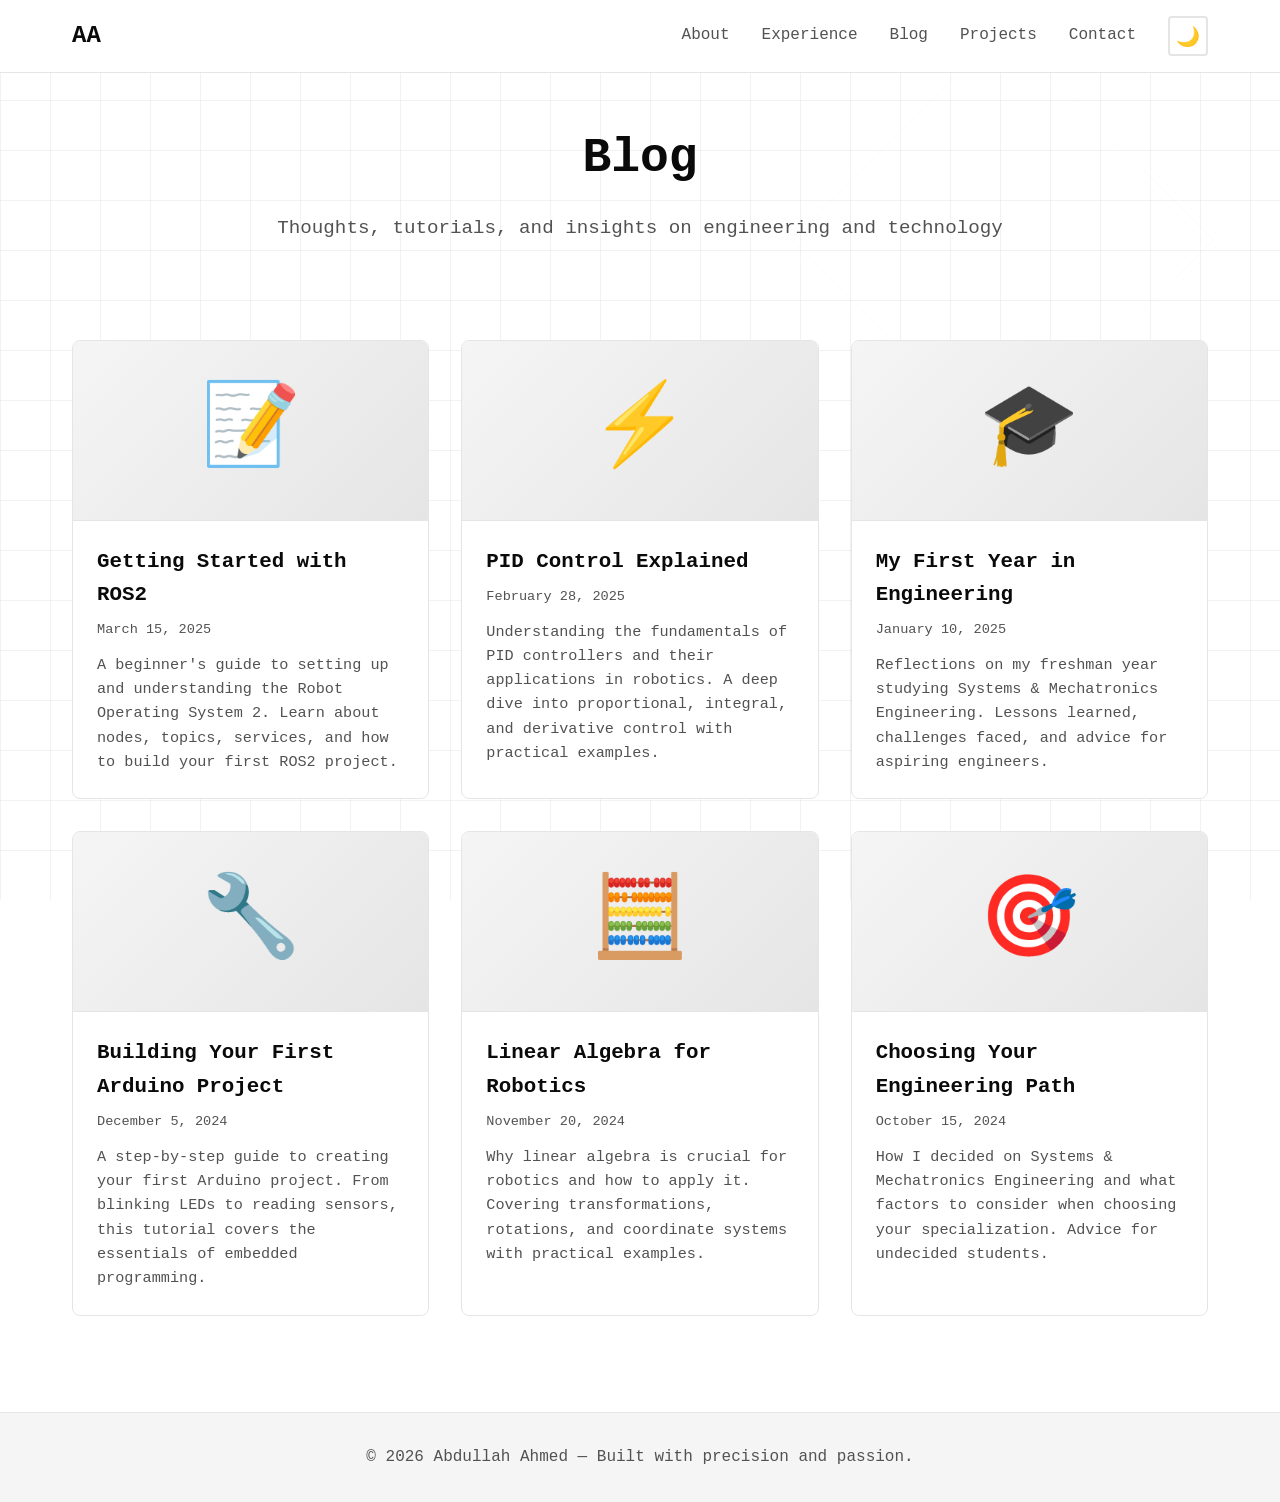
==== blog.html @ b58de1d5 "feat: separate blog page and refactor projects with modals Move blog to blog.html and update project" ====
<!DOCTYPE html>
<html lang="en">
<head>
    <meta charset="UTF-8">
    <meta name="viewport" content="width=device-width, initial-scale=1.0">
    <title>Blog - Abdullah Ahmed</title>
    <style>
        * {
            margin: 0;
            padding: 0;
            box-sizing: border-box;
        }

        :root {
            --bg-primary: #ffffff;
            --bg-secondary: #f5f5f5;
            --text-primary: #0a0a0a;
            --text-secondary: #525252;
            --accent: #171717;
            --accent-hover: #404040;
            --card-bg: #ffffff;
            --border: #e5e5e5;
            --shadow: rgba(0, 0, 0, 0.08);
            --grid-line: rgba(0, 0, 0, 0.05);
        }

        [data-theme="dark"] {
            --bg-primary: #0a0a0a;
            --bg-secondary: #171717;
            --text-primary: #fafafa;
            --text-secondary: #a3a3a3;
            --accent: #fafafa;
            --accent-hover: #d4d4d4;
            --card-bg: #171717;
            --border: #262626;
            --shadow: rgba(0, 0, 0, 0.5);
            --grid-line: rgba(255, 255, 255, 0.05);
        }

        body {
            font-family: 'Courier New', monospace, -apple-system, BlinkMacSystemFont, 'Segoe UI', Roboto, sans-serif;
            background-color: var(--bg-primary);
            color: var(--text-primary);
            line-height: 1.6;
            transition: background-color 0.3s ease, color 0.3s ease;
            overflow-x: hidden;
            background-image: 
                linear-gradient(var(--grid-line) 1px, transparent 1px),
                linear-gradient(90deg, var(--grid-line) 1px, transparent 1px);
            background-size: 50px 50px;
            background-attachment: fixed;
        }

        .blob-container {
            position: fixed;
            top: 0;
            left: 0;
            width: 100%;
            height: 100%;
            z-index: -1;
            overflow: hidden;
            pointer-events: none;
        }

        .geometric-pattern {
            position: absolute;
            width: 300px;
            height: 300px;
            border: 1px solid var(--grid-line);
            opacity: 0.3;
            animation: rotate 30s infinite linear;
        }

        .geometric-pattern:nth-child(1) {
            top: 10%;
            right: 10%;
            transform: rotate(45deg);
        }

        .geometric-pattern:nth-child(2) {
            bottom: 20%;
            left: 15%;
            width: 200px;
            height: 200px;
            animation-duration: 40s;
            animation-direction: reverse;
        }

        @keyframes rotate {
            from {
                transform: rotate(0deg);
            }
            to {
                transform: rotate(360deg);
            }
        }

        nav {
            position: fixed;
            top: 0;
            width: 100%;
            background-color: var(--bg-primary);
            border-bottom: 1px solid var(--border);
            padding: 1rem 2rem;
            z-index: 1000;
            transition: background-color 0.3s ease;
            backdrop-filter: blur(10px);
            background-color: rgba(255, 255, 255, 0.95);
        }

        [data-theme="dark"] nav {
            background-color: rgba(10, 10, 10, 0.95);
        }

        nav .container {
            max-width: 1200px;
            margin: 0 auto;
            display: flex;
            justify-content: space-between;
            align-items: center;
        }

        nav .logo {
            font-size: 1.5rem;
            font-weight: 700;
            color: var(--text-primary);
            font-family: 'Courier New', monospace;
            text-decoration: none;
        }

        nav ul {
            display: flex;
            list-style: none;
            gap: 2rem;
            align-items: center;
        }

        nav a {
            color: var(--text-secondary);
            text-decoration: none;
            transition: color 0.3s ease;
            font-weight: 500;
            font-family: 'Courier New', monospace;
        }

        nav a:hover {
            color: var(--accent);
        }

        .theme-toggle {
            background: none;
            border: 2px solid var(--border);
            color: var(--text-primary);
            width: 40px;
            height: 40px;
            border-radius: 4px;
            cursor: pointer;
            display: flex;
            align-items: center;
            justify-content: center;
            transition: all 0.3s ease;
            font-size: 1.2rem;
        }

        .theme-toggle:hover {
            border-color: var(--accent);
            transform: scale(1.05);
        }

        .container {
            max-width: 1200px;
            margin: 0 auto;
            padding: 0 2rem;
        }

        .blog-hero {
            padding-top: 120px;
            padding-bottom: 3rem;
            text-align: center;
        }

        .blog-hero h1 {
            font-size: 3rem;
            margin-bottom: 1rem;
            font-family: 'Courier New', monospace;
            font-weight: 700;
        }

        .blog-hero p {
            font-size: 1.2rem;
            color: var(--text-secondary);
        }

        .blog-section {
            padding: 3rem 0 6rem 0;
        }

        .blog-grid {
            display: grid;
            grid-template-columns: repeat(auto-fill, minmax(320px, 1fr));
            gap: 2rem;
            max-width: 1200px;
            margin: 0 auto;
        }

        .blog-card {
            background-color: var(--card-bg);
            border: 1px solid var(--border);
            border-radius: 8px;
            overflow: hidden;
            transition: all 0.3s ease;
            cursor: pointer;
            opacity: 0;
            animation: fadeIn 0.6s ease forwards;
        }

        @keyframes fadeIn {
            to {
                opacity: 1;
            }
        }

        .blog-card:hover {
            transform: translateY(-5px);
            box-shadow: 0 8px 20px var(--shadow);
            border-color: var(--accent);
        }

        .blog-thumbnail {
            width: 100%;
            height: 180px;
            background: linear-gradient(135deg, var(--bg-secondary), var(--border));
            display: flex;
            align-items: center;
            justify-content: center;
            font-size: 5rem;
            border-bottom: 1px solid var(--border);
        }

        .blog-content {
            padding: 1.5rem;
        }

        .blog-card h3 {
            font-size: 1.3rem;
            margin-bottom: 0.5rem;
            color: var(--text-primary);
            font-family: 'Courier New', monospace;
        }

        .blog-card .blog-date {
            color: var(--text-secondary);
            font-size: 0.85rem;
            margin-bottom: 0.75rem;
        }

        .blog-card .blog-excerpt {
            color: var(--text-secondary);
            font-size: 0.95rem;
            line-height: 1.6;
        }

        .modal {
            display: none;
            position: fixed;
            z-index: 2000;
            left: 0;
            top: 0;
            width: 100%;
            height: 100%;
            background-color: rgba(0, 0, 0, 0.8);
            animation: fadeIn 0.3s ease;
        }

        .modal-content {
            background-color: var(--card-bg);
            margin: 5% auto;
            padding: 2rem;
            border: 1px solid var(--border);
            border-radius: 8px;
            width: 90%;
            max-width: 800px;
            max-height: 80vh;
            overflow-y: auto;
            position: relative;
            animation: slideUp 0.3s ease;
        }

        @keyframes slideUp {
            from {
                transform: translateY(50px);
                opacity: 0;
            }
            to {
                transform: translateY(0);
                opacity: 1;
            }
        }

        .modal-close {
            position: absolute;
            top: 1rem;
            right: 1rem;
            font-size: 2rem;
            font-weight: bold;
            color: var(--text-secondary);
            cursor: pointer;
            background: none;
            border: none;
            width: 40px;
            height: 40px;
            display: flex;
            align-items: center;
            justify-content: center;
            border-radius: 4px;
            transition: all 0.3s ease;
        }

        .modal-close:hover {
            background-color: var(--bg-secondary);
            color: var(--text-primary);
        }

        .modal-header {
            margin-bottom: 1.5rem;
            padding-right: 2rem;
        }

        .modal-header h2 {
            font-size: 2rem;
            margin-bottom: 0.5rem;
            font-family: 'Courier New', monospace;
        }

        .modal-header .date {
            font-size: 0.9rem;
            color: var(--text-secondary);
            margin-top: 0.25rem;
        }

        .modal-body {
            color: var(--text-secondary);
            line-height: 1.8;
            font-size: 1.05rem;
        }

        .modal-body h3 {
            font-size: 1.4rem;
            margin-top: 1.5rem;
            margin-bottom: 0.75rem;
            color: var(--text-primary);
        }

        .modal-body p {
            margin-bottom: 1rem;
        }

        .modal-body ul {
            list-style: none;
            padding-left: 0;
            margin-bottom: 1rem;
        }

        .modal-body li {
            padding-left: 1.5rem;
            position: relative;
            margin-bottom: 0.75rem;
        }

        .modal-body li::before {
            content: "▹";
            position: absolute;
            left: 0;
            color: var(--accent);
        }

        .modal-body strong {
            color: var(--text-primary);
        }

        footer {
            background-color: var(--bg-secondary);
            padding: 2rem 0;
            text-align: center;
            border-top: 1px solid var(--border);
        }

        footer p {
            color: var(--text-secondary);
            font-family: 'Courier New', monospace;
        }

        .mobile-menu-btn {
            display: none;
            background: none;
            border: none;
            color: var(--text-primary);
            font-size: 1.5rem;
            cursor: pointer;
        }

        @media (max-width: 768px) {
            nav ul {
                display: none;
                position: absolute;
                top: 100%;
                left: 0;
                right: 0;
                background-color: var(--bg-primary);
                flex-direction: column;
                padding: 1rem;
                border-bottom: 1px solid var(--border);
            }

            nav ul.active {
                display: flex;
            }

            .mobile-menu-btn {
                display: block;
            }

            .blog-hero h1 {
                font-size: 2rem;
            }

            .blog-grid {
                grid-template-columns: 1fr;
            }

            .modal-content {
                width: 95%;
                margin: 10% auto;
                padding: 1.5rem;
            }
        }
    </style>
</head>
<body>
    <div class="blob-container">
        <div class="geometric-pattern"></div>
        <div class="geometric-pattern"></div>
    </div>

    <nav>
        <div class="container">
            <a href="index.html" class="logo">AA</a>
            <button class="mobile-menu-btn" id="mobileMenuBtn">☰</button>
            <ul id="navMenu">
                <li><a href="index.html#about">About</a></li>
                <li><a href="index.html#experience">Experience</a></li>
                <li><a href="blog.html">Blog</a></li>
                <li><a href="index.html#projects">Projects</a></li>
                <li><a href="index.html#contact">Contact</a></li>
                <li><button class="theme-toggle" id="themeToggle">🌙</button></li>
            </ul>
        </div>
    </nav>

    <div class="blog-hero">
        <div class="container">
            <h1>Blog</h1>
            <p>Thoughts, tutorials, and insights on engineering and technology</p>
        </div>
    </div>

    <section class="blog-section">
        <div class="container">
            <div class="blog-grid">
                <div class="blog-card" onclick="openBlogModal('blog1')">
                    <div class="blog-thumbnail">📝</div>
                    <div class="blog-content">
                        <h3>Getting Started with ROS2</h3>
                        <p class="blog-date">March 15, 2025</p>
                        <p class="blog-excerpt">A beginner's guide to setting up and understanding the Robot Operating System 2. Learn about nodes, topics, services, and how to build your first ROS2 project.</p>
                    </div>
                </div>
                <div class="blog-card" onclick="openBlogModal('blog2')">
                    <div class="blog-thumbnail">⚡</div>
                    <div class="blog-content">
                        <h3>PID Control Explained</h3>
                        <p class="blog-date">February 28, 2025</p>
                        <p class="blog-excerpt">Understanding the fundamentals of PID controllers and their applications in robotics. A deep dive into proportional, integral, and derivative control with practical examples.</p>
                    </div>
                </div>
                <div class="blog-card" onclick="openBlogModal('blog3')">
                    <div class="blog-thumbnail">🎓</div>
                    <div class="blog-content">
                        <h3>My First Year in Engineering</h3>
                        <p class="blog-date">January 10, 2025</p>
                        <p class="blog-excerpt">Reflections on my freshman year studying Systems & Mechatronics Engineering. Lessons learned, challenges faced, and advice for aspiring engineers.</p>
                    </div>
                </div>
                <div class="blog-card" onclick="openBlogModal('blog4')">
                    <div class="blog-thumbnail">🔧</div>
                    <div class="blog-content">
                        <h3>Building Your First Arduino Project</h3>
                        <p class="blog-date">December 5, 2024</p>
                        <p class="blog-excerpt">A step-by-step guide to creating your first Arduino project. From blinking LEDs to reading sensors, this tutorial covers the essentials of embedded programming.</p>
                    </div>
                </div>
                <div class="blog-card" onclick="openBlogModal('blog5')">
                    <div class="blog-thumbnail">🧮</div>
                    <div class="blog-content">
                        <h3>Linear Algebra for Robotics</h3>
                        <p class="blog-date">November 20, 2024</p>
                        <p class="blog-excerpt">Why linear algebra is crucial for robotics and how to apply it. Covering transformations, rotations, and coordinate systems with practical examples.</p>
                    </div>
                </div>
                <div class="blog-card" onclick="openBlogModal('blog6')">
                    <div class="blog-thumbnail">🎯</div>
                    <div class="blog-content">
                        <h3>Choosing Your Engineering Path</h3>
                        <p class="blog-date">October 15, 2024</p>
                        <p class="blog-excerpt">How I decided on Systems & Mechatronics Engineering and what factors to consider when choosing your specialization. Advice for undecided students.</p>
                    </div>
                </div>
            </div>
        </div>
    </section>

    <footer>
        <div class="container">
            <p>© <span id="year"></span> Abdullah Ahmed — Built with precision and passion.</p>
        </div>
    </footer>

    <div id="blogModal" class="modal">
        <div class="modal-content">
            <button class="modal-close" onclick="closeBlogModal()">&times;</button>
            <div class="modal-header" id="blogModalHeader"></div>
            <div class="modal-body" id="blogModalBody"></div>
        </div>
    </div>

    <script>
        const blogData = {
            blog1: {
                title: "Getting Started with ROS2",
                date: "March 15, 2025",
                content: `
                    <p>The Robot Operating System (ROS) has become the de facto standard for robotics development, and ROS2 brings significant improvements in real-time performance, security, and multi-robot systems. In this post, I'll share my journey learning ROS2 and provide a practical guide for beginners.</p>
                    
                    <h3>Why ROS2?</h3>
                    <p>ROS2 addresses many limitations of ROS1, including better support for real-time systems, improved security features, and native support for multi-robot communication. For anyone serious about robotics, learning ROS2 is essential.</p>
                    
                    <h3>Getting Started</h3>
                    <p>The first step is installing ROS2 on your system. I recommend starting with Ubuntu 22.04 and ROS2 Humble, which has long-term support. The installation process is straightforward following the official documentation.</p>
                    
                    <h3>Key Concepts</h3>
                    <ul>
                        <li><strong>Nodes:</strong> Independent processes that perform computation</li>
                        <li><strong>Topics:</strong> Named buses for message passing between nodes</li>
                        <li><strong>Services:</strong> Synchronous request-response communication</li>
                        <li><strong>Actions:</strong> Asynchronous goal-oriented tasks with feedback</li>
                    </ul>
                    
                    <h3>My First ROS2 Project</h3>
                    <p>I started by creating a simple publisher-subscriber system to control an LED based on sensor data. This hands-on project helped me understand the fundamentals of ROS2 communication patterns.</p>
                    
                    <h3>Resources</h3>
                    <p>The official ROS2 documentation is excellent, and I also recommend the "ROS2 for Beginners" course on Udemy. Join the ROS Discourse community for help and discussions!</p>
                `
            },
            blog2: {
                title: "PID Control Explained",
                date: "February 28, 2025",
                content: `
                    <p>PID (Proportional-Integral-Derivative) controllers are fundamental to control systems engineering. Despite their simplicity, they're incredibly powerful and used in everything from thermostats to autonomous vehicles. Let me break down how they work.</p>
                    
                    <h3>The Three Components</h3>
                    <p><strong>Proportional (P):</strong> Responds to the current error. The larger the error, the stronger the correction. Think of it as the immediate reaction to being off-target.</p>
                    
                    <p><strong>Integral (I):</strong> Responds to accumulated past errors. This eliminates steady-state error by accounting for persistent biases in the system.</p>
                    
                    <p><strong>Derivative (D):</strong> Responds to the rate of change of error. This provides damping and helps prevent overshooting the target.</p>
                    
                    <h3>Tuning PID Controllers</h3>
                    <p>The art of PID control lies in tuning the three gains (Kp, Ki, Kd). I typically start with the Ziegler-Nichols method, then fine-tune based on system response. Here's my process:</p>
                    
                    <ul>
                        <li>Start with Ki and Kd at zero, increase Kp until oscillation occurs</li>
                        <li>Add derivative gain to reduce oscillation and improve stability</li>
                        <li>Finally, add integral gain to eliminate steady-state error</li>
                        <li>Iterate and test under various conditions</li>
                    </ul>
                    
                    <h3>Real-World Application</h3>
                    <p>In my line-following robot project, I used PID control to keep the robot centered on the line. The proportional term kept it close, the derivative term prevented wobbling, and the integral term corrected for sensor bias. The result was smooth, accurate tracking!</p>
                    
                    <h3>Beyond Basic PID</h3>
                    <p>Once you master basic PID, explore advanced topics like anti-windup, gain scheduling, and cascade control. These techniques handle more complex real-world scenarios.</p>
                `
            },
            blog3: {
                title: "My First Year in Engineering",
                date: "January 10, 2025",
                content: `
                    <p>As I wrap up my freshman year in Systems & Mechatronics Engineering, I wanted to reflect on the journey so far. It's been challenging, exciting, and incredibly rewarding.</p>
                    
                    <h3>The Transition</h3>
                    <p>Coming into university, I knew engineering would be tough, but I underestimated how different it would be from high school. The pace is faster, the concepts are deeper, and the expectations are higher. But that's exactly what makes it exciting!</p>
                    
                    <h3>Key Lessons Learned</h3>
                    <ul>
                        <li><strong>Hands-on learning is essential:</strong> Reading textbooks is important, but building projects solidifies understanding like nothing else</li>
                        <li><strong>Collaboration is key:</strong> Working with classmates on problem sets and projects taught me more than studying alone ever could</li>
                        <li><strong>Failure is part of the process:</strong> My first robot didn't work. Neither did my second. But each failure taught me something valuable</li>
                        <li><strong>Time management matters:</strong> Balancing coursework, projects, and research requires careful planning and prioritization</li>
                    </ul>
                    
                    <h3>Favorite Courses</h3>
                    <p>Introduction to Mechatronics was by far my favorite. We learned about sensors, actuators, and microcontrollers, then applied everything in a semester-long robot project. Seeing theory come to life was incredible.</p>
                    
                    <h3>Extracurricular Activities</h3>
                    <p>Joining the robotics club was one of the best decisions I made. I've met amazing people, worked on cool projects, and learned skills that complement my coursework perfectly.</p>
                    
                    <h3>Looking Ahead</h3>
                    <p>Next year, I'm planning to dive deeper into control systems and explore internship opportunities. I'm also excited to take on more leadership roles in the robotics club and mentor incoming freshmen.</p>
                    
                    <h3>Advice for Future Engineers</h3>
                    <p>If you're considering engineering: do it! It's challenging but incredibly fulfilling. Stay curious, embrace failure, and never stop building things. The journey is just as important as the destination.</p>
                `
            },
            blog4: {
                title: "Building Your First Arduino Project",
                date: "December 5, 2024",
                content: `
                    <p>Arduino is the perfect platform for beginners to dive into embedded systems and electronics. In this guide, I'll walk you through creating your first Arduino project, from the classic blinking LED to reading sensor data.</p>
                    
                    <h3>What You'll Need</h3>
                    <ul>
                        <li>Arduino Uno board (or any compatible Arduino)</li>
                        <li>USB cable for programming</li>
                        <li>Breadboard and jumper wires</li>
                        <li>LEDs and resistors (220Ω recommended)</li>
                        <li>Optional: sensors like temperature, light, or ultrasonic</li>
                    </ul>
                    
                    <h3>Setting Up Your Environment</h3>
                    <p>Download and install the Arduino IDE from the official website. It's available for Windows, Mac, and Linux. Once installed, connect your Arduino board and select the correct board type and port from the Tools menu.</p>
                    
                    <h3>Your First Program: Blink</h3>
                    <p>The "Hello World" of Arduino is making an LED blink. This simple program teaches you the basics of Arduino programming structure, including setup() and loop() functions, digital output, and timing.</p>
                    
                    <h3>Reading Sensors</h3>
                    <p>Once you've mastered digital output, try reading analog sensors. A simple light sensor or temperature sensor can teach you about analog input, serial communication, and data processing.</p>
                    
                    <h3>Common Mistakes to Avoid</h3>
                    <ul>
                        <li>Forgetting current-limiting resistors for LEDs</li>
                        <li>Not checking wire connections carefully</li>
                        <li>Using delay() excessively (learn about millis() instead)</li>
                        <li>Not reading error messages in the IDE</li>
                    </ul>
                    
                    <h3>Next Steps</h3>
                    <p>After mastering the basics, explore motor control, LCD displays, and wireless communication. The Arduino ecosystem is vast, and there's always something new to learn!</p>
                `
            },
            blog5: {
                title: "Linear Algebra for Robotics",
                date: "November 20, 2024",
                content: `
                    <p>Linear algebra is the mathematical foundation of robotics. From representing robot positions to planning trajectories, understanding vectors, matrices, and transformations is essential for any robotics engineer.</p>
                    
                    <h3>Why Linear Algebra Matters</h3>
                    <p>In robotics, we constantly work with coordinate systems, rotations, and transformations. Linear algebra provides the tools to represent and manipulate these concepts mathematically, enabling precise control and planning.</p>
                    
                    <h3>Key Concepts</h3>
                    <ul>
                        <li><strong>Vectors:</strong> Represent positions, velocities, and forces in space</li>
                        <li><strong>Matrices:</strong> Encode transformations like rotation, scaling, and translation</li>
                        <li><strong>Homogeneous Coordinates:</strong> Unify rotation and translation in a single matrix</li>
                        <li><strong>Eigenvalues:</strong> Analyze system stability and dynamics</li>
                    </ul>
                    
                    <h3>Rotation Matrices</h3>
                    <p>One of the most important applications is representing rotations. A 3x3 rotation matrix can describe any orientation in 3D space. Understanding how to compose rotations and convert between different representations (Euler angles, quaternions) is crucial.</p>
                    
                    <h3>Practical Example: Robot Arm</h3>
                    <p>Consider a robot arm with multiple joints. Each joint's position and orientation can be represented using transformation matrices. By multiplying these matrices, we can calculate the end-effector position—a process called forward kinematics.</p>
                    
                    <h3>Learning Resources</h3>
                    <p>I recommend "Introduction to Linear Algebra" by Gilbert Strang and the 3Blue1Brown video series on YouTube. For robotics-specific applications, check out "Modern Robotics" by Lynch and Park.</p>
                    
                    <h3>Practice Makes Perfect</h3>
                    <p>The best way to learn is by doing. Implement transformation matrices in code, visualize rotations, and work through robotics problems. Tools like MATLAB and Python (NumPy) make experimentation easy.</p>
                `
            },
            blog6: {
                title: "Choosing Your Engineering Path",
                date: "October 15, 2024",
                content: `
                    <p>Choosing an engineering specialization is one of the most important decisions you'll make in your academic career. Here's how I decided on Systems & Mechatronics Engineering and what factors you should consider.</p>
                    
                    <h3>My Journey</h3>
                    <p>I've always been fascinated by robots and intelligent systems. I loved both the mechanical aspects of how things move and the software that makes them think. Mechatronics perfectly bridges these interests, combining mechanical, electrical, and computer engineering.</p>
                    
                    <h3>Factors to Consider</h3>
                    <ul>
                        <li><strong>Your Interests:</strong> What topics excite you? What problems do you want to solve?</li>
                        <li><strong>Career Goals:</strong> What industries or roles appeal to you?</li>
                        <li><strong>Strengths:</strong> Are you better at abstract thinking or hands-on work?</li>
                        <li><strong>Interdisciplinary Opportunities:</strong> Do you prefer specialization or breadth?</li>
                        <li><strong>Future Trends:</strong> What fields are growing and evolving?</li>
                    </ul>
                    
                    <h3>Exploring Your Options</h3>
                    <p>Before committing, I recommend talking to professors, attending department events, and trying introductory courses in different fields. Many universities offer exploratory programs for undecided engineering students.</p>
                    
                    <h3>Why Mechatronics?</h3>
                    <p>I chose mechatronics because it offers incredible versatility. I can work on robotics, automation, IoT, autonomous vehicles, or countless other fields. The interdisciplinary nature means I'm always learning something new.</p>
                    
                    <h3>It's Okay to Be Undecided</h3>
                    <p>Many students enter engineering without knowing their exact path, and that's perfectly fine. Use your first year to explore, take diverse courses, and discover what resonates with you.</p>
                    
                    <h3>Final Thoughts</h3>
                    <p>There's no single "right" choice—only what's right for you. Trust your interests, stay curious, and remember that your path can evolve. Many engineers end up working in fields they never initially considered!</p>
                `
            }
        };

        function openBlogModal(blogId) {
            const modal = document.getElementById('blogModal');
            const header = document.getElementById('blogModalHeader');
            const body = document.getElementById('blogModalBody');
            const blog = blogData[blogId];
            
            header.innerHTML = `
                <h2>${blog.title}</h2>
                <p class="date">${blog.date}</p>
            `;
            body.innerHTML = blog.content;
            modal.style.display = 'block';
            document.body.style.overflow = 'hidden';
        }

        function closeBlogModal() {
            const modal = document.getElementById('blogModal');
            modal.style.display = 'none';
            document.body.style.overflow = 'auto';
        }

        window.onclick = function(event) {
            const blogModal = document.getElementById('blogModal');
            if (event.target === blogModal) {
                closeBlogModal();
            }
        }

        // Theme Toggle
        const themeToggle = document.getElementById('themeToggle');
        const html = document.documentElement;
        
        const savedTheme = localStorage.getItem('theme') || 'light';
        html.setAttribute('data-theme', savedTheme);
        updateThemeIcon(savedTheme);

        themeToggle.addEventListener('click', () => {
            const currentTheme = html.getAttribute('data-theme');
            const newTheme = currentTheme === 'light' ? 'dark' : 'light';
            
            html.setAttribute('data-theme', newTheme);
            localStorage.setItem('theme', newTheme);
            updateThemeIcon(newTheme);
        });

        function updateThemeIcon(theme) {
            themeToggle.textContent = theme === 'light' ? '🌙' : '☀️';
        }

        // Mobile Menu Toggle
        const mobileMenuBtn = document.getElementById('mobileMenuBtn');
        const navMenu = document.getElementById('navMenu');

        mobileMenuBtn.addEventListener('click', () => {
            navMenu.classList.toggle('active');
        });

        // Update year in footer
        document.getElementById('year').textContent = new Date().getFullYear();
    </script>
</body>
</html>
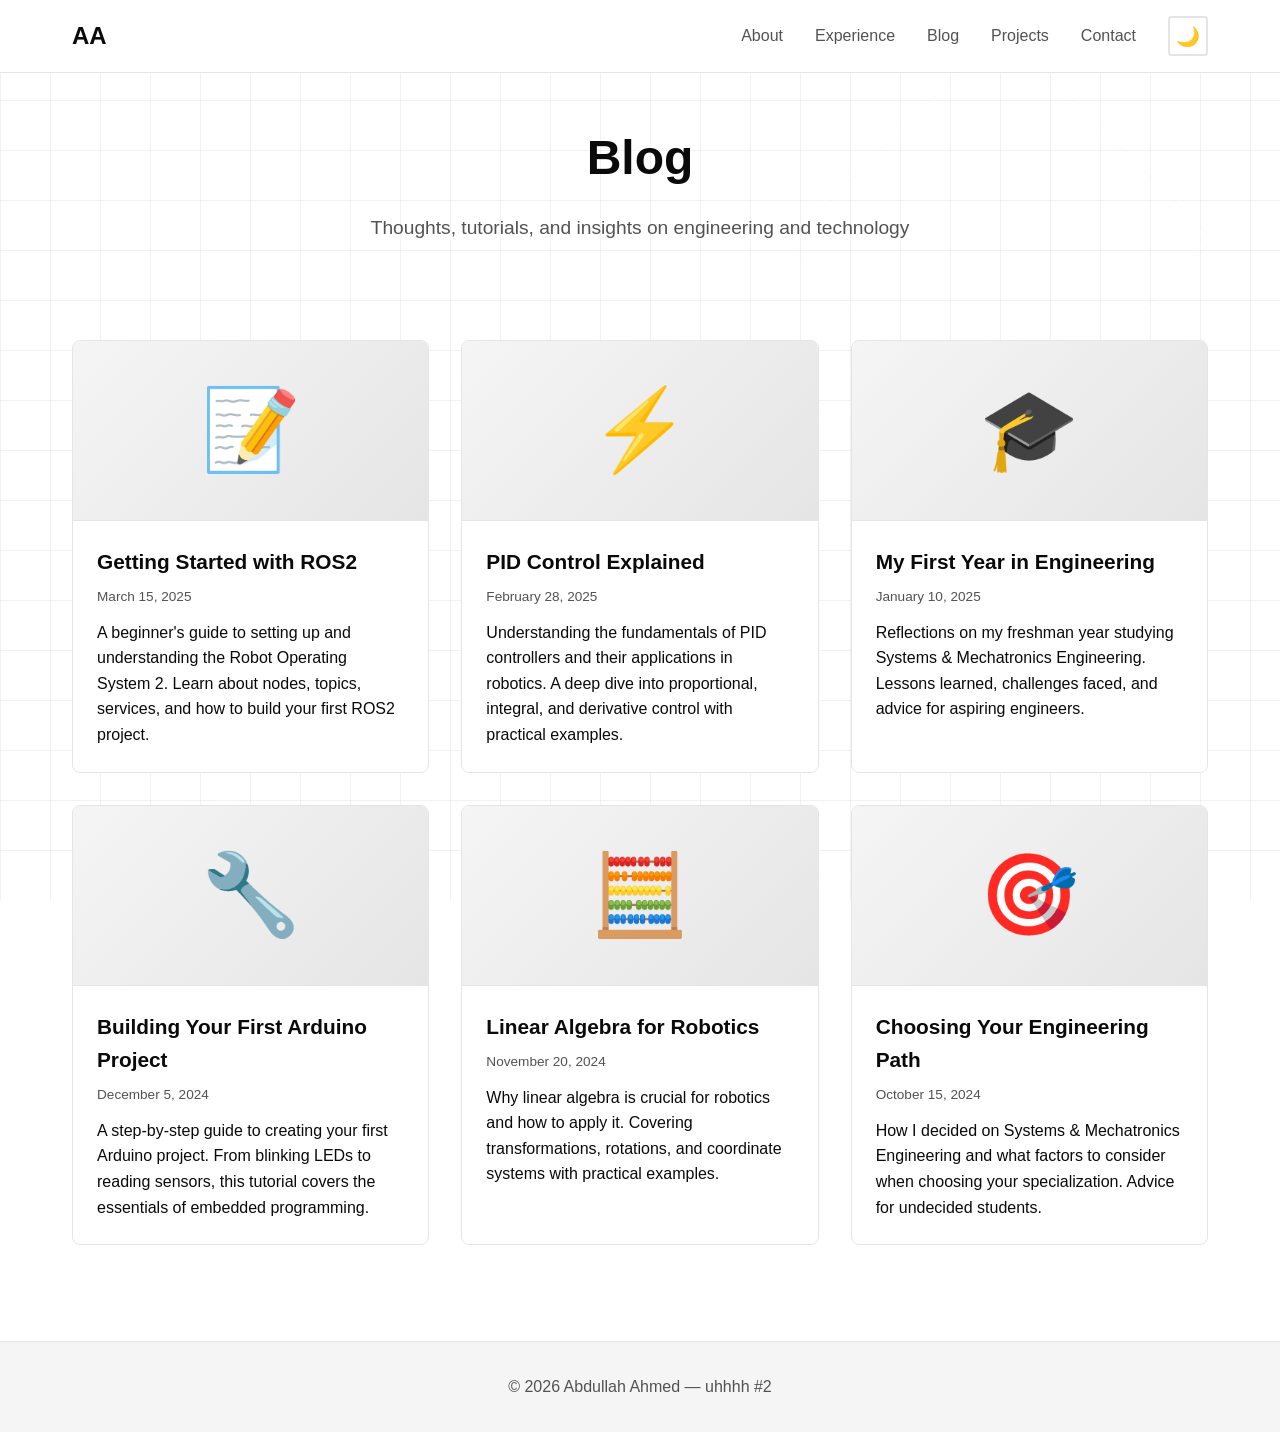
==== commit 9852887f: "m" ====
--- a/blog.html
+++ b/blog.html
@@ -38,7 +38,7 @@
         }
 
         body {
-            font-family: 'Courier New', monospace, -apple-system, BlinkMacSystemFont, 'Segoe UI', Roboto, sans-serif;
+            font-family: "Lato", "Helvetica Neue", Arial, sans-serif;
             background-color: var(--bg-primary);
             color: var(--text-primary);
             line-height: 1.6;
@@ -124,7 +124,7 @@
             font-size: 1.5rem;
             font-weight: 700;
             color: var(--text-primary);
-            font-family: 'Courier New', monospace;
+            font-family: "Lato", "Helvetica Neue", Arial, sans-serif;
             text-decoration: none;
         }
 
@@ -140,7 +140,7 @@
             text-decoration: none;
             transition: color 0.3s ease;
             font-weight: 500;
-            font-family: 'Courier New', monospace;
+            font-family: "Lato", "Helvetica Neue", Arial, sans-serif;
         }
 
         nav a:hover {
@@ -182,7 +182,7 @@
         .blog-hero h1 {
             font-size: 3rem;
             margin-bottom: 1rem;
-            font-family: 'Courier New', monospace;
+            font-family: "Lato", "Helvetica Neue", Arial, sans-serif;
             font-weight: 700;
         }
 
@@ -245,7 +245,7 @@
             font-size: 1.3rem;
             margin-bottom: 0.5rem;
             color: var(--text-primary);
-            font-family: 'Courier New', monospace;
+            font-family: "Lato", "Helvetica Neue", Arial, sans-serif;
         }
 
         .blog-card .blog-date {
@@ -254,7 +254,7 @@
             margin-bottom: 0.75rem;
         }
 
-        .blog-card .blog-excerpt {
+        .blog-card .blog-excerptƒ {
             color: var(--text-secondary);
             font-size: 0.95rem;
             line-height: 1.6;
@@ -329,7 +329,7 @@
         .modal-header h2 {
             font-size: 2rem;
             margin-bottom: 0.5rem;
-            font-family: 'Courier New', monospace;
+            font-family: "Lato", "Helvetica Neue", Arial, sans-serif;
         }
 
         .modal-header .date {
@@ -387,7 +387,7 @@
 
         footer p {
             color: var(--text-secondary);
-            font-family: 'Courier New', monospace;
+            font-family: "Lato", "Helvetica Neue", Arial, sans-serife;
         }
 
         .mobile-menu-btn {
@@ -521,7 +521,7 @@
 
     <footer>
         <div class="container">
-            <p>© <span id="year"></span> Abdullah Ahmed — Built with precision and passion.</p>
+            <p>© <span id="year"></span> Abdullah Ahmed — uhhhh #2</p>
         </div>
     </footer>
 
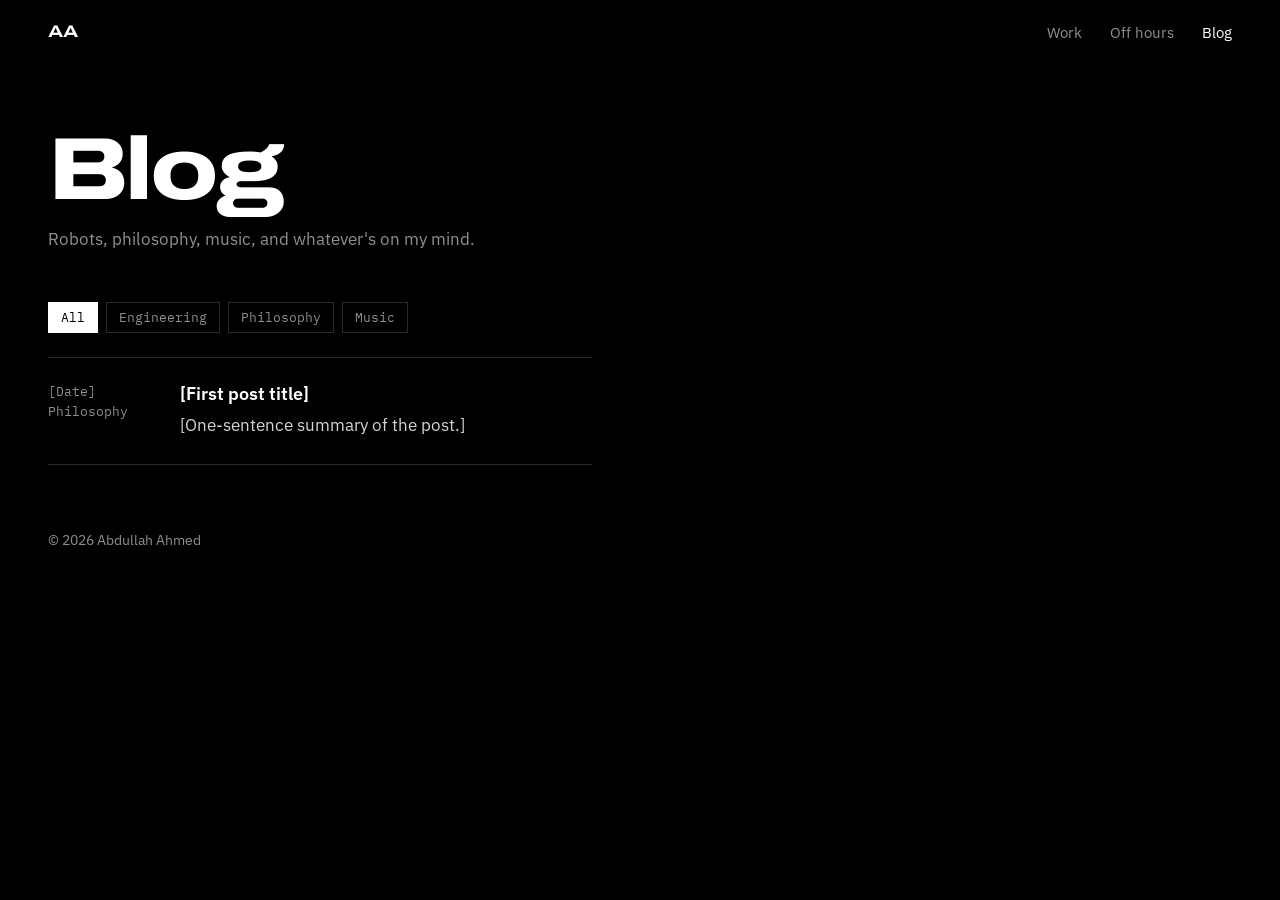
==== commit d9c64f8e: "Revamp off hours section with Texas football; add sims, blog, and updated covers Replace the Music i" ====
--- a/blog.html
+++ b/blog.html
@@ -1,785 +1,67 @@
-<!DOCTYPE html>
+<!doctype html>
 <html lang="en">
 <head>
-    <meta charset="UTF-8">
-    <meta name="viewport" content="width=device-width, initial-scale=1.0">
-    <title>Blog - Abdullah Ahmed</title>
-    <style>
-        * {
-            margin: 0;
-            padding: 0;
-            box-sizing: border-box;
-        }
-
-        :root {
-            --bg-primary: #ffffff;
-            --bg-secondary: #f5f5f5;
-            --text-primary: #0a0a0a;
-            --text-secondary: #525252;
-            --accent: #171717;
-            --accent-hover: #404040;
-            --card-bg: #ffffff;
-            --border: #e5e5e5;
-            --shadow: rgba(0, 0, 0, 0.08);
-            --grid-line: rgba(0, 0, 0, 0.05);
-        }
-
-        [data-theme="dark"] {
-            --bg-primary: #0a0a0a;
-            --bg-secondary: #171717;
-            --text-primary: #fafafa;
-            --text-secondary: #a3a3a3;
-            --accent: #fafafa;
-            --accent-hover: #d4d4d4;
-            --card-bg: #171717;
-            --border: #262626;
-            --shadow: rgba(0, 0, 0, 0.5);
-            --grid-line: rgba(255, 255, 255, 0.05);
-        }
-
-        body {
-            font-family: "Lato", "Helvetica Neue", Arial, sans-serif;
-            background-color: var(--bg-primary);
-            color: var(--text-primary);
-            line-height: 1.6;
-            transition: background-color 0.3s ease, color 0.3s ease;
-            overflow-x: hidden;
-            background-image: 
-                linear-gradient(var(--grid-line) 1px, transparent 1px),
-                linear-gradient(90deg, var(--grid-line) 1px, transparent 1px);
-            background-size: 50px 50px;
-            background-attachment: fixed;
-        }
-
-        .blob-container {
-            position: fixed;
-            top: 0;
-            left: 0;
-            width: 100%;
-            height: 100%;
-            z-index: -1;
-            overflow: hidden;
-            pointer-events: none;
-        }
-
-        .geometric-pattern {
-            position: absolute;
-            width: 300px;
-            height: 300px;
-            border: 1px solid var(--grid-line);
-            opacity: 0.3;
-            animation: rotate 30s infinite linear;
-        }
-
-        .geometric-pattern:nth-child(1) {
-            top: 10%;
-            right: 10%;
-            transform: rotate(45deg);
-        }
-
-        .geometric-pattern:nth-child(2) {
-            bottom: 20%;
-            left: 15%;
-            width: 200px;
-            height: 200px;
-            animation-duration: 40s;
-            animation-direction: reverse;
-        }
-
-        @keyframes rotate {
-            from {
-                transform: rotate(0deg);
-            }
-            to {
-                transform: rotate(360deg);
-            }
-        }
-
-        nav {
-            position: fixed;
-            top: 0;
-            width: 100%;
-            background-color: var(--bg-primary);
-            border-bottom: 1px solid var(--border);
-            padding: 1rem 2rem;
-            z-index: 1000;
-            transition: background-color 0.3s ease;
-            backdrop-filter: blur(10px);
-            background-color: rgba(255, 255, 255, 0.95);
-        }
-
-        [data-theme="dark"] nav {
-            background-color: rgba(10, 10, 10, 0.95);
-        }
-
-        nav .container {
-            max-width: 1200px;
-            margin: 0 auto;
-            display: flex;
-            justify-content: space-between;
-            align-items: center;
-        }
-
-        nav .logo {
-            font-size: 1.5rem;
-            font-weight: 700;
-            color: var(--text-primary);
-            font-family: "Lato", "Helvetica Neue", Arial, sans-serif;
-            text-decoration: none;
-        }
-
-        nav ul {
-            display: flex;
-            list-style: none;
-            gap: 2rem;
-            align-items: center;
-        }
-
-        nav a {
-            color: var(--text-secondary);
-            text-decoration: none;
-            transition: color 0.3s ease;
-            font-weight: 500;
-            font-family: "Lato", "Helvetica Neue", Arial, sans-serif;
-        }
-
-        nav a:hover {
-            color: var(--accent);
-        }
-
-        .theme-toggle {
-            background: none;
-            border: 2px solid var(--border);
-            color: var(--text-primary);
-            width: 40px;
-            height: 40px;
-            border-radius: 4px;
-            cursor: pointer;
-            display: flex;
-            align-items: center;
-            justify-content: center;
-            transition: all 0.3s ease;
-            font-size: 1.2rem;
-        }
-
-        .theme-toggle:hover {
-            border-color: var(--accent);
-            transform: scale(1.05);
-        }
-
-        .container {
-            max-width: 1200px;
-            margin: 0 auto;
-            padding: 0 2rem;
-        }
-
-        .blog-hero {
-            padding-top: 120px;
-            padding-bottom: 3rem;
-            text-align: center;
-        }
-
-        .blog-hero h1 {
-            font-size: 3rem;
-            margin-bottom: 1rem;
-            font-family: "Lato", "Helvetica Neue", Arial, sans-serif;
-            font-weight: 700;
-        }
-
-        .blog-hero p {
-            font-size: 1.2rem;
-            color: var(--text-secondary);
-        }
-
-        .blog-section {
-            padding: 3rem 0 6rem 0;
-        }
-
-        .blog-grid {
-            display: grid;
-            grid-template-columns: repeat(auto-fill, minmax(320px, 1fr));
-            gap: 2rem;
-            max-width: 1200px;
-            margin: 0 auto;
-        }
-
-        .blog-card {
-            background-color: var(--card-bg);
-            border: 1px solid var(--border);
-            border-radius: 8px;
-            overflow: hidden;
-            transition: all 0.3s ease;
-            cursor: pointer;
-            opacity: 0;
-            animation: fadeIn 0.6s ease forwards;
-        }
-
-        @keyframes fadeIn {
-            to {
-                opacity: 1;
-            }
-        }
-
-        .blog-card:hover {
-            transform: translateY(-5px);
-            box-shadow: 0 8px 20px var(--shadow);
-            border-color: var(--accent);
-        }
-
-        .blog-thumbnail {
-            width: 100%;
-            height: 180px;
-            background: linear-gradient(135deg, var(--bg-secondary), var(--border));
-            display: flex;
-            align-items: center;
-            justify-content: center;
-            font-size: 5rem;
-            border-bottom: 1px solid var(--border);
-        }
-
-        .blog-content {
-            padding: 1.5rem;
-        }
-
-        .blog-card h3 {
-            font-size: 1.3rem;
-            margin-bottom: 0.5rem;
-            color: var(--text-primary);
-            font-family: "Lato", "Helvetica Neue", Arial, sans-serif;
-        }
-
-        .blog-card .blog-date {
-            color: var(--text-secondary);
-            font-size: 0.85rem;
-            margin-bottom: 0.75rem;
-        }
-
-        .blog-card .blog-excerptƒ {
-            color: var(--text-secondary);
-            font-size: 0.95rem;
-            line-height: 1.6;
-        }
-
-        .modal {
-            display: none;
-            position: fixed;
-            z-index: 2000;
-            left: 0;
-            top: 0;
-            width: 100%;
-            height: 100%;
-            background-color: rgba(0, 0, 0, 0.8);
-            animation: fadeIn 0.3s ease;
-        }
-
-        .modal-content {
-            background-color: var(--card-bg);
-            margin: 5% auto;
-            padding: 2rem;
-            border: 1px solid var(--border);
-            border-radius: 8px;
-            width: 90%;
-            max-width: 800px;
-            max-height: 80vh;
-            overflow-y: auto;
-            position: relative;
-            animation: slideUp 0.3s ease;
-        }
-
-        @keyframes slideUp {
-            from {
-                transform: translateY(50px);
-                opacity: 0;
-            }
-            to {
-                transform: translateY(0);
-                opacity: 1;
-            }
-        }
-
-        .modal-close {
-            position: absolute;
-            top: 1rem;
-            right: 1rem;
-            font-size: 2rem;
-            font-weight: bold;
-            color: var(--text-secondary);
-            cursor: pointer;
-            background: none;
-            border: none;
-            width: 40px;
-            height: 40px;
-            display: flex;
-            align-items: center;
-            justify-content: center;
-            border-radius: 4px;
-            transition: all 0.3s ease;
-        }
-
-        .modal-close:hover {
-            background-color: var(--bg-secondary);
-            color: var(--text-primary);
-        }
-
-        .modal-header {
-            margin-bottom: 1.5rem;
-            padding-right: 2rem;
-        }
-
-        .modal-header h2 {
-            font-size: 2rem;
-            margin-bottom: 0.5rem;
-            font-family: "Lato", "Helvetica Neue", Arial, sans-serif;
-        }
-
-        .modal-header .date {
-            font-size: 0.9rem;
-            color: var(--text-secondary);
-            margin-top: 0.25rem;
-        }
-
-        .modal-body {
-            color: var(--text-secondary);
-            line-height: 1.8;
-            font-size: 1.05rem;
-        }
-
-        .modal-body h3 {
-            font-size: 1.4rem;
-            margin-top: 1.5rem;
-            margin-bottom: 0.75rem;
-            color: var(--text-primary);
-        }
-
-        .modal-body p {
-            margin-bottom: 1rem;
-        }
-
-        .modal-body ul {
-            list-style: none;
-            padding-left: 0;
-            margin-bottom: 1rem;
-        }
-
-        .modal-body li {
-            padding-left: 1.5rem;
-            position: relative;
-            margin-bottom: 0.75rem;
-        }
-
-        .modal-body li::before {
-            content: "▹";
-            position: absolute;
-            left: 0;
-            color: var(--accent);
-        }
-
-        .modal-body strong {
-            color: var(--text-primary);
-        }
-
-        footer {
-            background-color: var(--bg-secondary);
-            padding: 2rem 0;
-            text-align: center;
-            border-top: 1px solid var(--border);
-        }
-
-        footer p {
-            color: var(--text-secondary);
-            font-family: "Lato", "Helvetica Neue", Arial, sans-serife;
-        }
-
-        .mobile-menu-btn {
-            display: none;
-            background: none;
-            border: none;
-            color: var(--text-primary);
-            font-size: 1.5rem;
-            cursor: pointer;
-        }
-
-        @media (max-width: 768px) {
-            nav ul {
-                display: none;
-                position: absolute;
-                top: 100%;
-                left: 0;
-                right: 0;
-                background-color: var(--bg-primary);
-                flex-direction: column;
-                padding: 1rem;
-                border-bottom: 1px solid var(--border);
-            }
-
-            nav ul.active {
-                display: flex;
-            }
-
-            .mobile-menu-btn {
-                display: block;
-            }
-
-            .blog-hero h1 {
-                font-size: 2rem;
-            }
-
-            .blog-grid {
-                grid-template-columns: 1fr;
-            }
-
-            .modal-content {
-                width: 95%;
-                margin: 10% auto;
-                padding: 1.5rem;
-            }
-        }
-    </style>
+<meta charset="utf-8">
+<meta name="viewport" content="width=device-width, initial-scale=1">
+<title>Blog | Abdullah Ahmed</title>
+<meta name="description" content="Notes from Abdullah Ahmed on robotics, philosophy and music.">
+<link rel="icon" href="data:image/svg+xml,%3Csvg xmlns='http://www.w3.org/2000/svg' viewBox='0 0 64 64'%3E%3Crect width='64' height='64' fill='black'/%3E%3Ccircle cx='32' cy='32' r='13' fill='white'/%3E%3Cellipse cx='32' cy='32' rx='27' ry='7' fill='none' stroke='white' stroke-width='3' transform='rotate(-25 32 32)'/%3E%3C/svg%3E">
+<link rel="preconnect" href="https://fonts.googleapis.com">
+<link rel="preconnect" href="https://fonts.gstatic.com" crossorigin>
+<link href="https://fonts.googleapis.com/css2?family=Archivo:wdth,wght@112..125,500..800&family=IBM+Plex+Mono:wght@400;500&family=IBM+Plex+Sans:wght@400;500;600&display=swap" rel="stylesheet">
+<link rel="stylesheet" href="blog/blog.css">
 </head>
 <body>
-    <div class="blob-container">
-        <div class="geometric-pattern"></div>
-        <div class="geometric-pattern"></div>
-    </div>
+<nav aria-label="Primary">
+  <a class="mark" href="index.html">AA</a>
+  <ul>
+    <li><a href="index.html#experience">Work</a></li>
+    <li><a href="index.html#offhours">Off hours</a></li>
+    <li><a href="blog.html" aria-current="page">Blog</a></li>
+  </ul>
+</nav>
 
-    <nav>
-        <div class="container">
-            <a href="index.html" class="logo">AA</a>
-            <button class="mobile-menu-btn" id="mobileMenuBtn">☰</button>
-            <ul id="navMenu">
-                <li><a href="index.html#about">About</a></li>
-                <li><a href="index.html#experience">Experience</a></li>
-                <li><a href="blog.html">Blog</a></li>
-                <li><a href="index.html#projects">Projects</a></li>
-                <li><a href="index.html#contact">Contact</a></li>
-                <li><button class="theme-toggle" id="themeToggle">🌙</button></li>
-            </ul>
+<main class="col">
+  <h1>Blog</h1>
+  <p class="lede">Robots, philosophy, music, and whatever's on my mind.</p>
+
+  <ul class="filters" aria-label="Filter posts by topic">
+    <li><button type="button" data-tag="all" aria-pressed="true">All</button></li>
+    <li><button type="button" data-tag="engineering" aria-pressed="false">Engineering</button></li>
+    <li><button type="button" data-tag="philosophy" aria-pressed="false">Philosophy</button></li>
+    <li><button type="button" data-tag="music" aria-pressed="false">Music</button></li>
+  </ul>
+
+  <!-- To add a post: copy blog/_template.html to blog/<slug>.html, write it, then add an <li> here (newest first). -->
+  <ul class="posts" id="posts">
+    <li data-tag="philosophy">
+      <a href="blog/first-post.html">
+        <div class="meta">[Date]<br>Philosophy</div>
+        <div>
+          <h2>[First post title]</h2>
+          <p>[One-sentence summary of the post.]</p>
         </div>
-    </nav>
+      </a>
+    </li>
+  </ul>
+  <p class="empty" id="empty" hidden>Nothing here yet.</p>
+</main>
 
-    <div class="blog-hero">
-        <div class="container">
-            <h1>Blog</h1>
-            <p>Thoughts, tutorials, and insights on engineering and technology</p>
-        </div>
-    </div>
+<footer>© <span id="yr"></span> Abdullah Ahmed</footer>
 
-    <section class="blog-section">
-        <div class="container">
-            <div class="blog-grid">
-                <div class="blog-card" onclick="openBlogModal('blog1')">
-                    <div class="blog-thumbnail">📝</div>
-                    <div class="blog-content">
-                        <h3>Getting Started with ROS2</h3>
-                        <p class="blog-date">March 15, 2025</p>
-                        <p class="blog-excerpt">A beginner's guide to setting up and understanding the Robot Operating System 2. Learn about nodes, topics, services, and how to build your first ROS2 project.</p>
-                    </div>
-                </div>
-                <div class="blog-card" onclick="openBlogModal('blog2')">
-                    <div class="blog-thumbnail">⚡</div>
-                    <div class="blog-content">
-                        <h3>PID Control Explained</h3>
-                        <p class="blog-date">February 28, 2025</p>
-                        <p class="blog-excerpt">Understanding the fundamentals of PID controllers and their applications in robotics. A deep dive into proportional, integral, and derivative control with practical examples.</p>
-                    </div>
-                </div>
-                <div class="blog-card" onclick="openBlogModal('blog3')">
-                    <div class="blog-thumbnail">🎓</div>
-                    <div class="blog-content">
-                        <h3>My First Year in Engineering</h3>
-                        <p class="blog-date">January 10, 2025</p>
-                        <p class="blog-excerpt">Reflections on my freshman year studying Systems & Mechatronics Engineering. Lessons learned, challenges faced, and advice for aspiring engineers.</p>
-                    </div>
-                </div>
-                <div class="blog-card" onclick="openBlogModal('blog4')">
-                    <div class="blog-thumbnail">🔧</div>
-                    <div class="blog-content">
-                        <h3>Building Your First Arduino Project</h3>
-                        <p class="blog-date">December 5, 2024</p>
-                        <p class="blog-excerpt">A step-by-step guide to creating your first Arduino project. From blinking LEDs to reading sensors, this tutorial covers the essentials of embedded programming.</p>
-                    </div>
-                </div>
-                <div class="blog-card" onclick="openBlogModal('blog5')">
-                    <div class="blog-thumbnail">🧮</div>
-                    <div class="blog-content">
-                        <h3>Linear Algebra for Robotics</h3>
-                        <p class="blog-date">November 20, 2024</p>
-                        <p class="blog-excerpt">Why linear algebra is crucial for robotics and how to apply it. Covering transformations, rotations, and coordinate systems with practical examples.</p>
-                    </div>
-                </div>
-                <div class="blog-card" onclick="openBlogModal('blog6')">
-                    <div class="blog-thumbnail">🎯</div>
-                    <div class="blog-content">
-                        <h3>Choosing Your Engineering Path</h3>
-                        <p class="blog-date">October 15, 2024</p>
-                        <p class="blog-excerpt">How I decided on Systems & Mechatronics Engineering and what factors to consider when choosing your specialization. Advice for undecided students.</p>
-                    </div>
-                </div>
-            </div>
-        </div>
-    </section>
+<script>
+document.getElementById('yr').textContent = new Date().getFullYear();
 
-    <footer>
-        <div class="container">
-            <p>© <span id="year"></span> Abdullah Ahmed — uhhhh #2</p>
-        </div>
-    </footer>
-
-    <div id="blogModal" class="modal">
-        <div class="modal-content">
-            <button class="modal-close" onclick="closeBlogModal()">&times;</button>
-            <div class="modal-header" id="blogModalHeader"></div>
-            <div class="modal-body" id="blogModalBody"></div>
-        </div>
-    </div>
-
-    <script>
-        const blogData = {
-            blog1: {
-                title: "Getting Started with ROS2",
-                date: "March 15, 2025",
-                content: `
-                    <p>The Robot Operating System (ROS) has become the de facto standard for robotics development, and ROS2 brings significant improvements in real-time performance, security, and multi-robot systems. In this post, I'll share my journey learning ROS2 and provide a practical guide for beginners.</p>
-                    
-                    <h3>Why ROS2?</h3>
-                    <p>ROS2 addresses many limitations of ROS1, including better support for real-time systems, improved security features, and native support for multi-robot communication. For anyone serious about robotics, learning ROS2 is essential.</p>
-                    
-                    <h3>Getting Started</h3>
-                    <p>The first step is installing ROS2 on your system. I recommend starting with Ubuntu 22.04 and ROS2 Humble, which has long-term support. The installation process is straightforward following the official documentation.</p>
-                    
-                    <h3>Key Concepts</h3>
-                    <ul>
-                        <li><strong>Nodes:</strong> Independent processes that perform computation</li>
-                        <li><strong>Topics:</strong> Named buses for message passing between nodes</li>
-                        <li><strong>Services:</strong> Synchronous request-response communication</li>
-                        <li><strong>Actions:</strong> Asynchronous goal-oriented tasks with feedback</li>
-                    </ul>
-                    
-                    <h3>My First ROS2 Project</h3>
-                    <p>I started by creating a simple publisher-subscriber system to control an LED based on sensor data. This hands-on project helped me understand the fundamentals of ROS2 communication patterns.</p>
-                    
-                    <h3>Resources</h3>
-                    <p>The official ROS2 documentation is excellent, and I also recommend the "ROS2 for Beginners" course on Udemy. Join the ROS Discourse community for help and discussions!</p>
-                `
-            },
-            blog2: {
-                title: "PID Control Explained",
-                date: "February 28, 2025",
-                content: `
-                    <p>PID (Proportional-Integral-Derivative) controllers are fundamental to control systems engineering. Despite their simplicity, they're incredibly powerful and used in everything from thermostats to autonomous vehicles. Let me break down how they work.</p>
-                    
-                    <h3>The Three Components</h3>
-                    <p><strong>Proportional (P):</strong> Responds to the current error. The larger the error, the stronger the correction. Think of it as the immediate reaction to being off-target.</p>
-                    
-                    <p><strong>Integral (I):</strong> Responds to accumulated past errors. This eliminates steady-state error by accounting for persistent biases in the system.</p>
-                    
-                    <p><strong>Derivative (D):</strong> Responds to the rate of change of error. This provides damping and helps prevent overshooting the target.</p>
-                    
-                    <h3>Tuning PID Controllers</h3>
-                    <p>The art of PID control lies in tuning the three gains (Kp, Ki, Kd). I typically start with the Ziegler-Nichols method, then fine-tune based on system response. Here's my process:</p>
-                    
-                    <ul>
-                        <li>Start with Ki and Kd at zero, increase Kp until oscillation occurs</li>
-                        <li>Add derivative gain to reduce oscillation and improve stability</li>
-                        <li>Finally, add integral gain to eliminate steady-state error</li>
-                        <li>Iterate and test under various conditions</li>
-                    </ul>
-                    
-                    <h3>Real-World Application</h3>
-                    <p>In my line-following robot project, I used PID control to keep the robot centered on the line. The proportional term kept it close, the derivative term prevented wobbling, and the integral term corrected for sensor bias. The result was smooth, accurate tracking!</p>
-                    
-                    <h3>Beyond Basic PID</h3>
-                    <p>Once you master basic PID, explore advanced topics like anti-windup, gain scheduling, and cascade control. These techniques handle more complex real-world scenarios.</p>
-                `
-            },
-            blog3: {
-                title: "My First Year in Engineering",
-                date: "January 10, 2025",
-                content: `
-                    <p>As I wrap up my freshman year in Systems & Mechatronics Engineering, I wanted to reflect on the journey so far. It's been challenging, exciting, and incredibly rewarding.</p>
-                    
-                    <h3>The Transition</h3>
-                    <p>Coming into university, I knew engineering would be tough, but I underestimated how different it would be from high school. The pace is faster, the concepts are deeper, and the expectations are higher. But that's exactly what makes it exciting!</p>
-                    
-                    <h3>Key Lessons Learned</h3>
-                    <ul>
-                        <li><strong>Hands-on learning is essential:</strong> Reading textbooks is important, but building projects solidifies understanding like nothing else</li>
-                        <li><strong>Collaboration is key:</strong> Working with classmates on problem sets and projects taught me more than studying alone ever could</li>
-                        <li><strong>Failure is part of the process:</strong> My first robot didn't work. Neither did my second. But each failure taught me something valuable</li>
-                        <li><strong>Time management matters:</strong> Balancing coursework, projects, and research requires careful planning and prioritization</li>
-                    </ul>
-                    
-                    <h3>Favorite Courses</h3>
-                    <p>Introduction to Mechatronics was by far my favorite. We learned about sensors, actuators, and microcontrollers, then applied everything in a semester-long robot project. Seeing theory come to life was incredible.</p>
-                    
-                    <h3>Extracurricular Activities</h3>
-                    <p>Joining the robotics club was one of the best decisions I made. I've met amazing people, worked on cool projects, and learned skills that complement my coursework perfectly.</p>
-                    
-                    <h3>Looking Ahead</h3>
-                    <p>Next year, I'm planning to dive deeper into control systems and explore internship opportunities. I'm also excited to take on more leadership roles in the robotics club and mentor incoming freshmen.</p>
-                    
-                    <h3>Advice for Future Engineers</h3>
-                    <p>If you're considering engineering: do it! It's challenging but incredibly fulfilling. Stay curious, embrace failure, and never stop building things. The journey is just as important as the destination.</p>
-                `
-            },
-            blog4: {
-                title: "Building Your First Arduino Project",
-                date: "December 5, 2024",
-                content: `
-                    <p>Arduino is the perfect platform for beginners to dive into embedded systems and electronics. In this guide, I'll walk you through creating your first Arduino project, from the classic blinking LED to reading sensor data.</p>
-                    
-                    <h3>What You'll Need</h3>
-                    <ul>
-                        <li>Arduino Uno board (or any compatible Arduino)</li>
-                        <li>USB cable for programming</li>
-                        <li>Breadboard and jumper wires</li>
-                        <li>LEDs and resistors (220Ω recommended)</li>
-                        <li>Optional: sensors like temperature, light, or ultrasonic</li>
-                    </ul>
-                    
-                    <h3>Setting Up Your Environment</h3>
-                    <p>Download and install the Arduino IDE from the official website. It's available for Windows, Mac, and Linux. Once installed, connect your Arduino board and select the correct board type and port from the Tools menu.</p>
-                    
-                    <h3>Your First Program: Blink</h3>
-                    <p>The "Hello World" of Arduino is making an LED blink. This simple program teaches you the basics of Arduino programming structure, including setup() and loop() functions, digital output, and timing.</p>
-                    
-                    <h3>Reading Sensors</h3>
-                    <p>Once you've mastered digital output, try reading analog sensors. A simple light sensor or temperature sensor can teach you about analog input, serial communication, and data processing.</p>
-                    
-                    <h3>Common Mistakes to Avoid</h3>
-                    <ul>
-                        <li>Forgetting current-limiting resistors for LEDs</li>
-                        <li>Not checking wire connections carefully</li>
-                        <li>Using delay() excessively (learn about millis() instead)</li>
-                        <li>Not reading error messages in the IDE</li>
-                    </ul>
-                    
-                    <h3>Next Steps</h3>
-                    <p>After mastering the basics, explore motor control, LCD displays, and wireless communication. The Arduino ecosystem is vast, and there's always something new to learn!</p>
-                `
-            },
-            blog5: {
-                title: "Linear Algebra for Robotics",
-                date: "November 20, 2024",
-                content: `
-                    <p>Linear algebra is the mathematical foundation of robotics. From representing robot positions to planning trajectories, understanding vectors, matrices, and transformations is essential for any robotics engineer.</p>
-                    
-                    <h3>Why Linear Algebra Matters</h3>
-                    <p>In robotics, we constantly work with coordinate systems, rotations, and transformations. Linear algebra provides the tools to represent and manipulate these concepts mathematically, enabling precise control and planning.</p>
-                    
-                    <h3>Key Concepts</h3>
-                    <ul>
-                        <li><strong>Vectors:</strong> Represent positions, velocities, and forces in space</li>
-                        <li><strong>Matrices:</strong> Encode transformations like rotation, scaling, and translation</li>
-                        <li><strong>Homogeneous Coordinates:</strong> Unify rotation and translation in a single matrix</li>
-                        <li><strong>Eigenvalues:</strong> Analyze system stability and dynamics</li>
-                    </ul>
-                    
-                    <h3>Rotation Matrices</h3>
-                    <p>One of the most important applications is representing rotations. A 3x3 rotation matrix can describe any orientation in 3D space. Understanding how to compose rotations and convert between different representations (Euler angles, quaternions) is crucial.</p>
-                    
-                    <h3>Practical Example: Robot Arm</h3>
-                    <p>Consider a robot arm with multiple joints. Each joint's position and orientation can be represented using transformation matrices. By multiplying these matrices, we can calculate the end-effector position—a process called forward kinematics.</p>
-                    
-                    <h3>Learning Resources</h3>
-                    <p>I recommend "Introduction to Linear Algebra" by Gilbert Strang and the 3Blue1Brown video series on YouTube. For robotics-specific applications, check out "Modern Robotics" by Lynch and Park.</p>
-                    
-                    <h3>Practice Makes Perfect</h3>
-                    <p>The best way to learn is by doing. Implement transformation matrices in code, visualize rotations, and work through robotics problems. Tools like MATLAB and Python (NumPy) make experimentation easy.</p>
-                `
-            },
-            blog6: {
-                title: "Choosing Your Engineering Path",
-                date: "October 15, 2024",
-                content: `
-                    <p>Choosing an engineering specialization is one of the most important decisions you'll make in your academic career. Here's how I decided on Systems & Mechatronics Engineering and what factors you should consider.</p>
-                    
-                    <h3>My Journey</h3>
-                    <p>I've always been fascinated by robots and intelligent systems. I loved both the mechanical aspects of how things move and the software that makes them think. Mechatronics perfectly bridges these interests, combining mechanical, electrical, and computer engineering.</p>
-                    
-                    <h3>Factors to Consider</h3>
-                    <ul>
-                        <li><strong>Your Interests:</strong> What topics excite you? What problems do you want to solve?</li>
-                        <li><strong>Career Goals:</strong> What industries or roles appeal to you?</li>
-                        <li><strong>Strengths:</strong> Are you better at abstract thinking or hands-on work?</li>
-                        <li><strong>Interdisciplinary Opportunities:</strong> Do you prefer specialization or breadth?</li>
-                        <li><strong>Future Trends:</strong> What fields are growing and evolving?</li>
-                    </ul>
-                    
-                    <h3>Exploring Your Options</h3>
-                    <p>Before committing, I recommend talking to professors, attending department events, and trying introductory courses in different fields. Many universities offer exploratory programs for undecided engineering students.</p>
-                    
-                    <h3>Why Mechatronics?</h3>
-                    <p>I chose mechatronics because it offers incredible versatility. I can work on robotics, automation, IoT, autonomous vehicles, or countless other fields. The interdisciplinary nature means I'm always learning something new.</p>
-                    
-                    <h3>It's Okay to Be Undecided</h3>
-                    <p>Many students enter engineering without knowing their exact path, and that's perfectly fine. Use your first year to explore, take diverse courses, and discover what resonates with you.</p>
-                    
-                    <h3>Final Thoughts</h3>
-                    <p>There's no single "right" choice—only what's right for you. Trust your interests, stay curious, and remember that your path can evolve. Many engineers end up working in fields they never initially considered!</p>
-                `
-            }
-        };
-
-        function openBlogModal(blogId) {
-            const modal = document.getElementById('blogModal');
-            const header = document.getElementById('blogModalHeader');
-            const body = document.getElementById('blogModalBody');
-            const blog = blogData[blogId];
-            
-            header.innerHTML = `
-                <h2>${blog.title}</h2>
-                <p class="date">${blog.date}</p>
-            `;
-            body.innerHTML = blog.content;
-            modal.style.display = 'block';
-            document.body.style.overflow = 'hidden';
-        }
-
-        function closeBlogModal() {
-            const modal = document.getElementById('blogModal');
-            modal.style.display = 'none';
-            document.body.style.overflow = 'auto';
-        }
-
-        window.onclick = function(event) {
-            const blogModal = document.getElementById('blogModal');
-            if (event.target === blogModal) {
-                closeBlogModal();
-            }
-        }
-
-        // Theme Toggle
-        const themeToggle = document.getElementById('themeToggle');
-        const html = document.documentElement;
-        
-        const savedTheme = localStorage.getItem('theme') || 'light';
-        html.setAttribute('data-theme', savedTheme);
-        updateThemeIcon(savedTheme);
-
-        themeToggle.addEventListener('click', () => {
-            const currentTheme = html.getAttribute('data-theme');
-            const newTheme = currentTheme === 'light' ? 'dark' : 'light';
-            
-            html.setAttribute('data-theme', newTheme);
-            localStorage.setItem('theme', newTheme);
-            updateThemeIcon(newTheme);
-        });
-
-        function updateThemeIcon(theme) {
-            themeToggle.textContent = theme === 'light' ? '🌙' : '☀️';
-        }
-
-        // Mobile Menu Toggle
-        const mobileMenuBtn = document.getElementById('mobileMenuBtn');
-        const navMenu = document.getElementById('navMenu');
-
-        mobileMenuBtn.addEventListener('click', () => {
-            navMenu.classList.toggle('active');
-        });
-
-        // Update year in footer
-        document.getElementById('year').textContent = new Date().getFullYear();
-    </script>
+const buttons = [...document.querySelectorAll('.filters button')];
+const posts = [...document.querySelectorAll('#posts li')];
+const empty = document.getElementById('empty');
+buttons.forEach(b => b.addEventListener('click', () => {
+  const tag = b.dataset.tag;
+  buttons.forEach(x => x.setAttribute('aria-pressed', x === b ? 'true' : 'false'));
+  let shown = 0;
+  posts.forEach(p => { const on = tag === 'all' || p.dataset.tag === tag; p.hidden = !on; shown += on; });
+  empty.hidden = shown > 0;
+}));
+</script>
 </body>
 </html>
--- a/blog/blog.css
+++ b/blog/blog.css
@@ -0,0 +1,86 @@
+/* Shared styles for blog.html and every post in /blog. Tokens match index.html. */
+:root {
+  --void: #000000;
+  --white: #ffffff;
+  --text: #d4d4d4;
+  --muted: #8f8f8f;
+  --rule: #2a2a2a;
+  --display: "Archivo", "Arial Narrow", sans-serif;
+  --body: "IBM Plex Sans", system-ui, sans-serif;
+  --mono: "IBM Plex Mono", ui-monospace, monospace;
+  --col: min(40rem, 100%);
+}
+* { box-sizing: border-box; }
+body {
+  margin: 0;
+  background: var(--void);
+  color: var(--text);
+  font: 400 1.0625rem/1.7 var(--body);
+  -webkit-font-smoothing: antialiased;
+}
+a { color: var(--white); text-underline-offset: 0.22em; text-decoration-thickness: 1px; text-decoration-color: var(--muted); }
+a:hover { text-decoration-color: var(--white); }
+:focus-visible { outline: 2px solid var(--white); outline-offset: 4px; }
+img { display: block; max-width: 100%; }
+
+/* ---------- nav ---------- */
+nav {
+  display: flex; justify-content: space-between; align-items: center;
+  padding: 1.25rem clamp(1rem, 4vw, 3rem);
+  font-size: 0.9375rem;
+}
+nav .mark { font: 700 1.05rem/1 var(--display); font-stretch: 125%; color: var(--white); text-decoration: none; letter-spacing: -0.01em; }
+nav ul { list-style: none; display: flex; gap: 1.75rem; margin: 0; padding: 0; }
+nav ul a { color: var(--muted); text-decoration: none; }
+nav ul a:hover, nav ul a[aria-current="page"] { color: var(--white); }
+
+main { padding: 0 clamp(1rem, 4vw, 3rem); }
+.col { max-width: var(--col); }
+
+/* ---------- headings ---------- */
+h1 {
+  margin: 4rem 0 1rem;
+  font: 800 clamp(2.75rem, 8vw, 5.5rem)/0.9 var(--display); font-stretch: 125%;
+  letter-spacing: -0.035em; color: var(--white);
+}
+.lede { color: var(--muted); margin: 0 0 3rem; max-width: 32rem; }
+h2 { margin: 2.5rem 0 0.75rem; font: 700 1.5rem/1.2 var(--display); font-stretch: 112%; color: var(--white); }
+h3 { margin: 2rem 0 0.5rem; font: 600 1.125rem/1.35 var(--body); color: var(--white); }
+p { margin: 0 0 1.1rem; }
+
+/* ---------- filters + post list ---------- */
+.filters { display: flex; flex-wrap: wrap; gap: 0.5rem; margin: 0 0 1.5rem; padding: 0; list-style: none; }
+.filters button {
+  font: 400 0.8125rem/1 var(--mono); color: var(--muted);
+  background: none; border: 1px solid var(--rule); padding: 0.5rem 0.75rem; cursor: pointer;
+}
+.filters button:hover { color: var(--white); }
+.filters button[aria-pressed="true"] { color: var(--void); background: var(--white); border-color: var(--white); }
+
+.posts { list-style: none; margin: 0; padding: 0; border-top: 1px solid var(--rule); }
+.posts li { border-bottom: 1px solid var(--rule); }
+.posts a { display: grid; grid-template-columns: 7rem 1fr; gap: 1.25rem; padding: 1.5rem 0; text-decoration: none; }
+.posts a:hover h2 { text-decoration: underline; text-decoration-thickness: 1px; text-underline-offset: 0.22em; }
+.posts .meta { font: 400 0.8125rem/1.6 var(--mono); color: var(--muted); }
+.posts h2 { margin: 0 0 0.35rem; font: 600 1.125rem/1.35 var(--body); }
+.posts p { margin: 0; color: var(--text); }
+.empty { color: var(--muted); padding: 1.5rem 0; }
+
+/* ---------- single post ---------- */
+.post-meta { font: 400 0.875rem/1.6 var(--mono); color: var(--muted); margin: 0 0 3rem; }
+.post h1 { font-size: clamp(2.25rem, 6vw, 3.75rem); line-height: 0.95; }
+.post blockquote { margin: 1.75rem 0; padding: 0 0 0 1.25rem; border-left: 2px solid var(--white); color: var(--white); font-style: italic; }
+.post ul, .post ol { padding-left: 1.2rem; }
+.post li::marker { color: var(--muted); }
+.post code { font: 400 0.9em var(--mono); color: var(--white); }
+.post pre { overflow-x: auto; padding: 1rem; border: 1px solid var(--rule); font: 400 0.875rem/1.55 var(--mono); }
+.post hr { border: 0; border-top: 1px solid var(--rule); margin: 2.5rem 0; }
+.back { display: inline-block; margin-top: 3rem; padding-top: 1.25rem; border-top: 1px solid var(--rule); }
+
+footer { padding: 4rem clamp(1rem, 4vw, 3rem) 2.5rem; color: var(--muted); font-size: 0.875rem; }
+
+@media (max-width: 520px) {
+  body { font-size: 1rem; }
+  nav ul { gap: 1.1rem; }
+  .posts a { grid-template-columns: 1fr; gap: 0.35rem; }
+}
